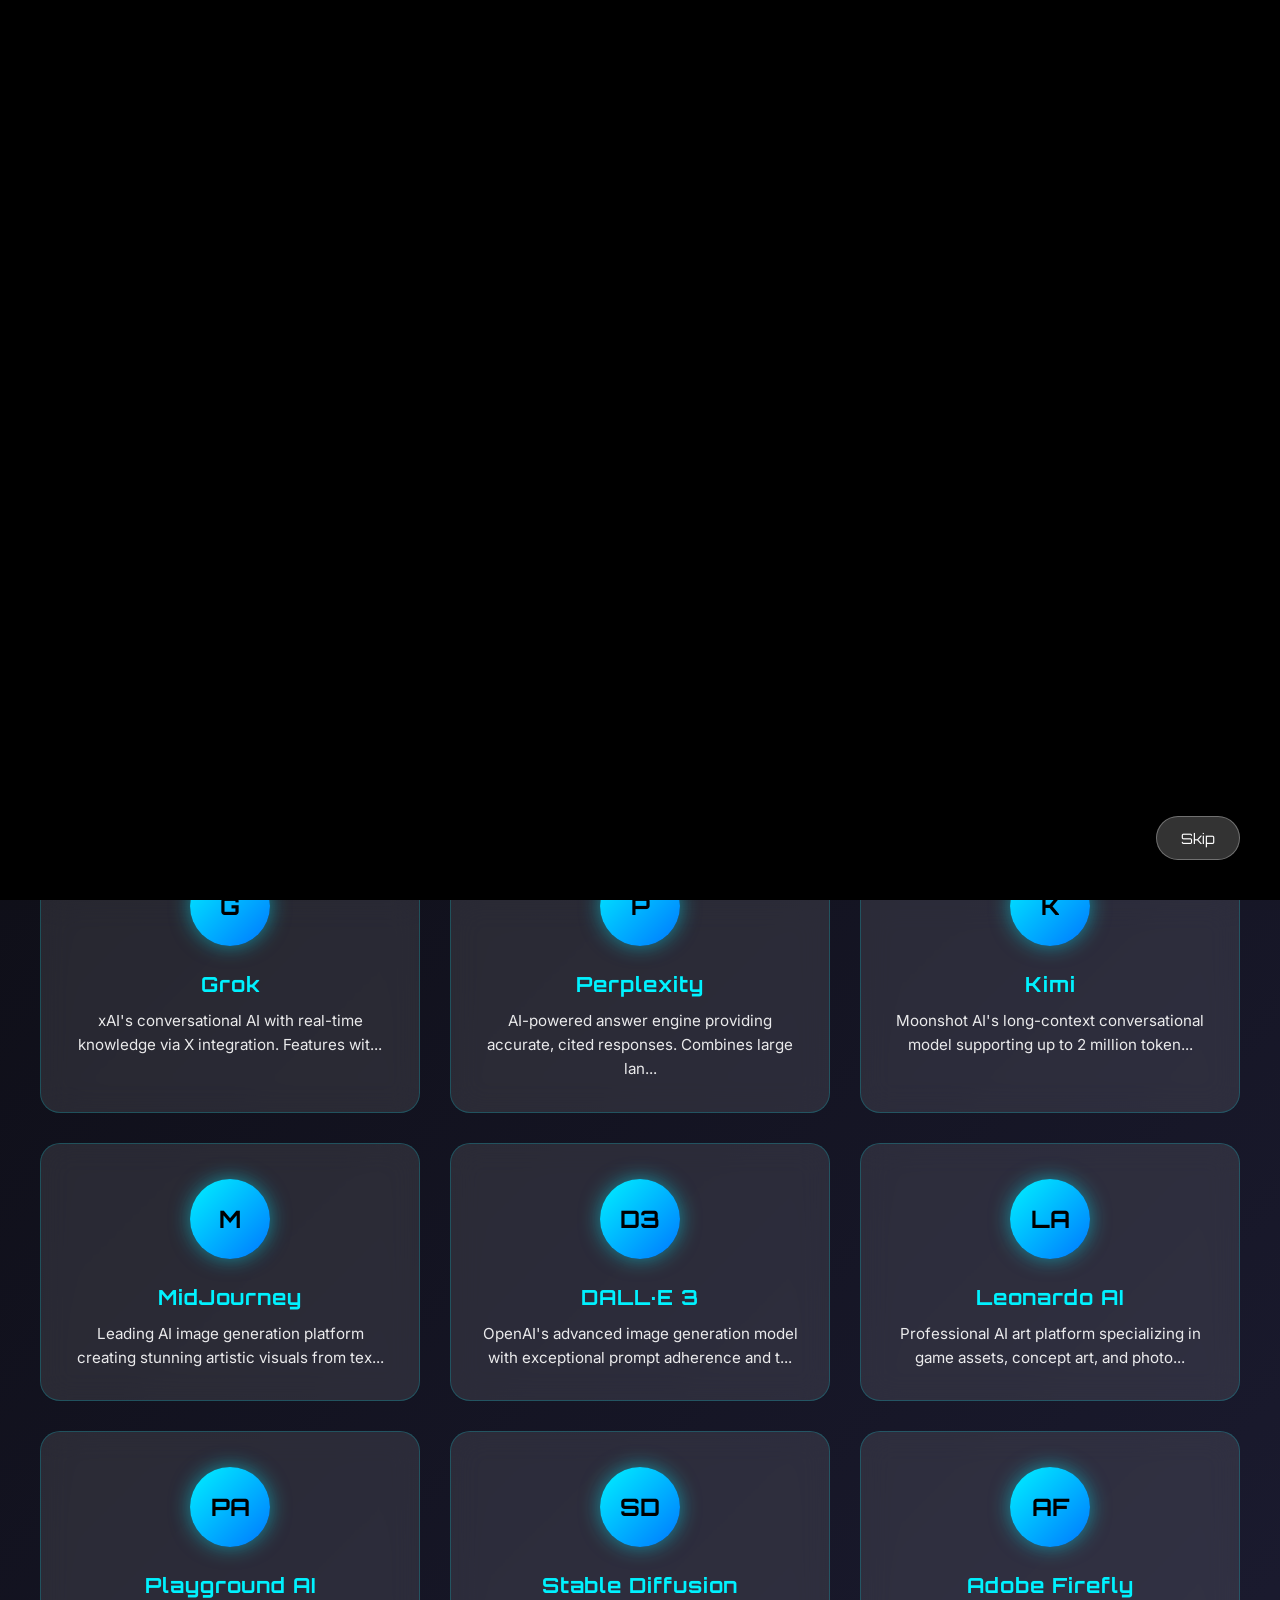
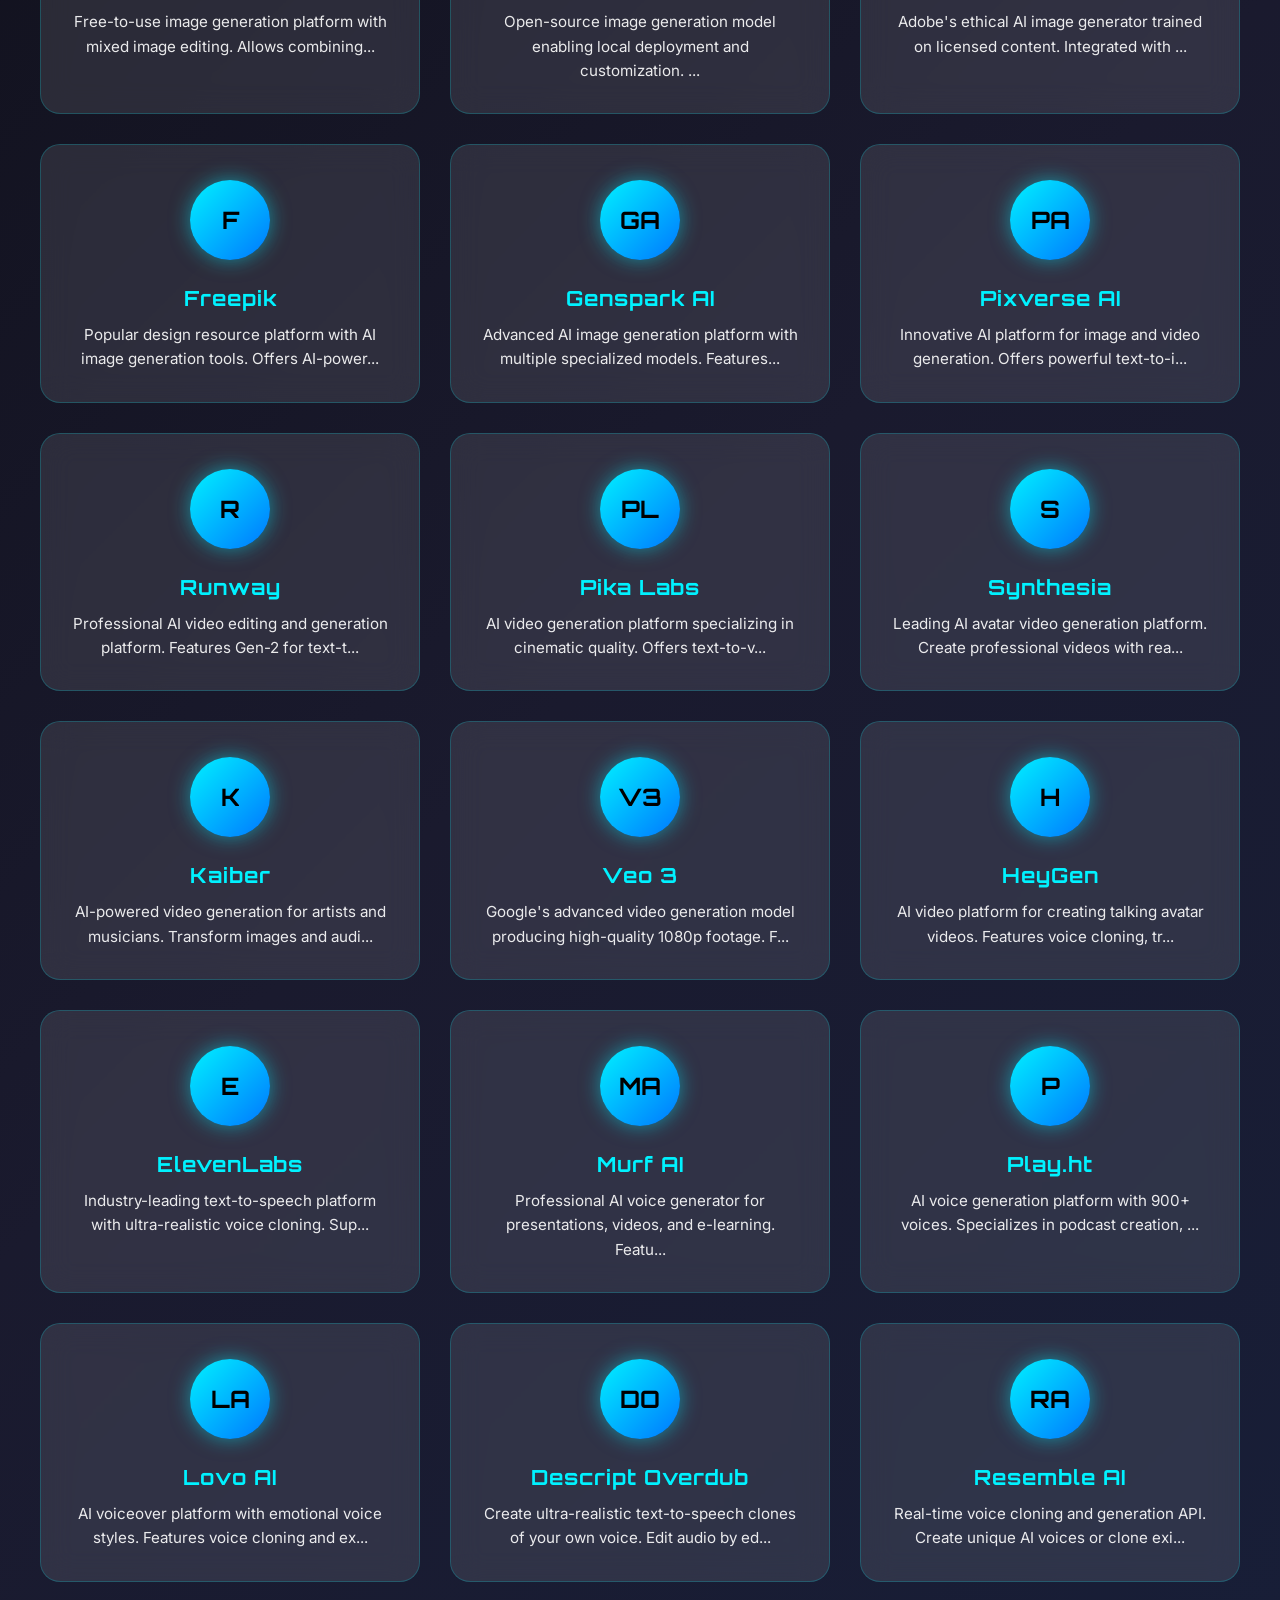
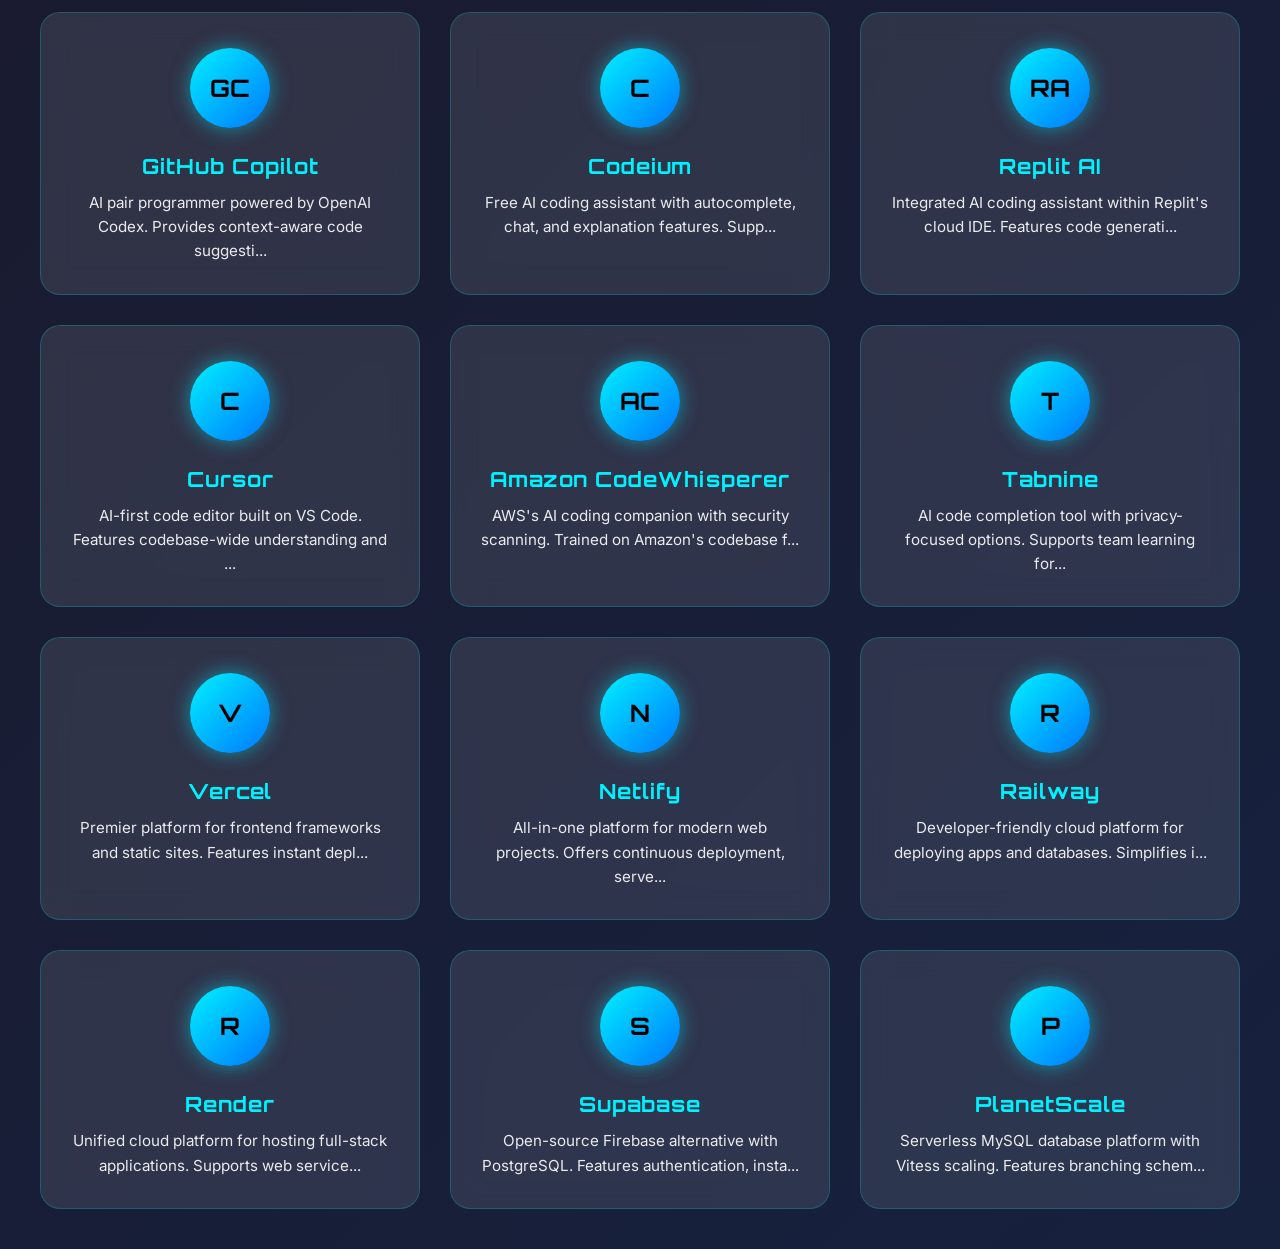
==== index.html @ 9dd6e82e "Add files via upload" ====
<!DOCTYPE html>
<html lang="en">
<head>
    <meta charset="UTF-8">
    <meta name="viewport" content="width=device-width, initial-scale=1.0">
    <title>OviAi - AI Hub</title>
    <link href="https://fonts.googleapis.com/css2?family=Inter:wght@300;400;600&family=Orbitron:wght@700;900&family=Space+Grotesk:wght@400;600;700&display=swap" rel="stylesheet">
    <link rel="stylesheet" href="style.css">
</head>
<body class="dark">
    <!-- Scroll progress bar -->
    <div id="progressBar"></div>

    <!-- Intro Video Overlay -->
    <div id="introOverlay">
        <video id="introVideo" autoplay muted playsinline>
            <source src="assets/intro-video.mp4" type="video/mp4">
        </video>
        <button id="skipIntro">Skip</button>
    </div>

    <!-- Hamburger Menu -->
    <div class="hamburger-menu" id="hamburgerMenu">
        <div class="hamburger-lines">
            <span></span>
            <span></span>
            <span></span>
        </div>
    </div>

    <!-- Sidebar Navigation -->
    <div class="sidebar" id="sidebar">
        <div class="sidebar-content">
            <div class="sidebar-header">
                <h3>Menu</h3>
            </div>
            <nav class="sidebar-nav">
                <a href="index.html" class="sidebar-link">Home</a>
                <a href="about.html" class="sidebar-link">About Us</a>
                <a href="contact.html" class="sidebar-link">Contact Us</a>
                <a href="faq.html" class="sidebar-link">FAQ</a>
            </nav>
            <div class="sidebar-toggle">
                <span>Theme</span>
                <label class="switch">
                    <input type="checkbox" id="sidebarToggleMode">
                    <span class="slider">
                        <span class="moon">🌙</span>
                        <span class="sun">☀️</span>
                    </span>
                </label>
            </div>
        </div>
    </div>

    <!-- Main Content -->
    <div class="main-content" id="mainContent">
        <!-- Header -->
        <header id="mainHeader">
            <div class="header-container">
                <div class="header-aura"></div>
                <h1 class="logo">OviAi</h1>
                <div class="logo-sphere" id="logoSphere">
                    <div class="sphere-ring ring-1"></div>
                    <div class="sphere-ring ring-2"></div>
                    <div class="sphere-ring ring-3"></div>
                    <div class="sphere-core">AI</div>
                </div>
            </div>
        </header>

        <!-- Search Container - Now separate from header, will become sticky -->
        <div class="search-wrapper" id="searchWrapper">
            <div class="search-container" id="searchContainer">
                <input type="text" id="search" placeholder="Search AI platforms...">
                <button id="compareBtn" class="compare-button">Compare AI</button>
            </div>
        </div>

        <!-- AI Comparison Panel -->
        <div class="comparison-panel" id="comparisonPanel">
            <div class="comparison-content">
                <h3>Select AI to Compare</h3>
                <div class="comparison-search">
                    <input type="text" id="compareSearch" placeholder="Search AI tools...">
                </div>
                <div class="comparison-list" id="comparisonList"></div>
                <div class="comparison-actions">
                    <button id="closeCompare" class="close-compare">Close</button>
                    <button id="startCompare" class="start-compare">Compare Selected</button>
                </div>
            </div>
        </div>

        <!-- AI Category Menu -->
        <nav class="ai-menu">
            <button class="ai-category active" data-target="all">All AI</button>
            <button class="ai-category" data-target="conversational">Conversational AI</button>
            <button class="ai-category" data-target="image">Image Generation AI</button>
            <button class="ai-category" data-target="video">Video & Animation AI</button>
            <button class="ai-category" data-target="voice">Voiceover AI</button>
            <button class="ai-category" data-target="coding">Coding AI</button>
            <button class="ai-category" data-target="hosting">Hosting Platforms</button>
        </nav>

        <!-- AI Card Containers -->
        <div id="aiContainers">
            <div class="card-container show-all" id="allContainer"></div>
            <div class="card-container" id="conversationalContainer"></div>
            <div class="card-container" id="imageContainer"></div>
            <div class="card-container" id="videoContainer"></div>
            <div class="card-container" id="voiceContainer"></div>
            <div class="card-container" id="codingContainer"></div>
            <div class="card-container" id="hostingContainer"></div>
        </div>
    </div>

    <!-- Modal Popup -->
    <div class="modal" id="modal">
        <div class="modal-content" id="modalContent">
            <button class="modal-close" id="modalClose">
                <span></span>
                <span></span>
            </button>
            <div class="modal-body"></div>
        </div>
    </div>

    <!-- Fireflies Container -->
    <div class="fireflies-container" id="firefliesContainer"></div>

    <script src="script.js"></script>
</body>
</html>
---- style.css ----
/* ============================================
   OviAi - Complete Stylesheet
   ============================================ */

/* Reset & Global Variables */
:root {
    --primary: #00f2ff;
    --secondary: #0077ff;
    --accent: #ff00e5;
    --dark-bg: #0a0a0f;
    --light-bg: #f0f4f8;
    --glass-dark: rgba(255, 255, 255, 0.1);
    --glass-light: rgba(255, 255, 255, 0.7);
    --text-dark: #ffffff;
    --text-light: #1a1a2e;
    --transition: all 0.4s cubic-bezier(0.4, 0, 0.2, 1);
}

* {
    margin: 0;
    padding: 0;
    box-sizing: border-box;
}

html {
    scroll-behavior: smooth;
}

body {
    font-family: 'Inter', sans-serif;
    min-height: 100vh;
    transition: var(--transition);
    overflow-x: hidden;
    position: relative;
}

body.dark {
    background: linear-gradient(135deg, #0a0a0f 0%, #1a1a2e 50%, #16213e 100%);
    color: var(--text-dark);
}

body.light {
    background: linear-gradient(135deg, #f0f4f8 0%, #e8ecf1 50%, #dde5ed 100%);
    color: var(--text-light);
}

/* Smooth Background Image Transitions */
body::before {
    content: '';
    position: fixed;
    top: 0;
    left: 0;
    width: 100%;
    height: 100%;
    background-size: cover;
    background-position: center;
    background-repeat: no-repeat;
    z-index: -1;
    opacity: 0;
    transition: opacity 1.2s cubic-bezier(0.4, 0, 0.2, 1), 
                filter 1.2s cubic-bezier(0.4, 0, 0.2, 1),
                transform 1.5s cubic-bezier(0.4, 0, 0.2, 1);
    transform: scale(1.05);
}

body.dark::before {
    background-image: url('assets/dark-bg.png');
    opacity: 0.4;
    filter: brightness(0.8) contrast(1.1);
}

body.light::before {
    background-image: url('assets/light-bg.png');
    opacity: 0.5;
    filter: brightness(1.1) contrast(0.95);
}

/* Theme transitioning state */
body.theme-transitioning::before {
    opacity: 0.2;
    transform: scale(1.1);
    filter: blur(10px);
}

/* Scroll Progress Bar */
#progressBar {
    position: fixed;
    top: 0;
    left: 0;
    width: 0%;
    height: 4px;
    z-index: 10000;
    background: linear-gradient(90deg, var(--primary), var(--secondary), var(--accent), var(--primary));
    background-size: 300% 100%;
    animation: gradientShift 3s linear infinite;
    box-shadow: 0 0 10px var(--primary);
}

@keyframes gradientShift {
    0% { background-position: 0% 50%; }
    100% { background-position: 300% 50%; }
}

/* ============================================
   Intro Video Overlay
   ============================================ */
#introOverlay {
    position: fixed;
    top: 0;
    left: 0;
    width: 100%;
    height: 100%;
    display: flex;
    justify-content: center;
    align-items: center;
    z-index: 9999;
    background: #000;
    transition: opacity 0.8s ease, visibility 0.8s ease;
}

#introOverlay.hidden {
    opacity: 0;
    visibility: hidden;
    pointer-events: none;
}

#introVideo {
    width: 100%;
    height: 100%;
    object-fit: cover;
}

#skipIntro {
    position: absolute;
    bottom: 40px;
    right: 40px;
    padding: 12px 24px;
    background: rgba(255, 255, 255, 0.2);
    backdrop-filter: blur(10px);
    border: 1px solid rgba(255, 255, 255, 0.3);
    border-radius: 30px;
    color: white;
    font-family: 'Orbitron', sans-serif;
    font-size: 0.9rem;
    cursor: pointer;
    transition: var(--transition);
    z-index: 10;
}

#skipIntro:hover {
    background: var(--primary);
    color: #000;
    transform: scale(1.05);
}

/* ============================================
   Hamburger Menu
   ============================================ */
.hamburger-menu {
    position: fixed;
    top: 20px;
    right: 20px;
    width: 50px;
    height: 50px;
    z-index: 1001;
    cursor: pointer;
    background: var(--glass-dark);
    backdrop-filter: blur(10px);
    border-radius: 12px;
    display: flex;
    align-items: center;
    justify-content: center;
    transition: var(--transition);
    border: 1px solid rgba(255, 255, 255, 0.1);
}

body.light .hamburger-menu {
    background: var(--glass-light);
    border-color: rgba(0, 0, 0, 0.1);
}

.hamburger-menu:hover {
    transform: scale(1.1);
    box-shadow: 0 0 20px rgba(0, 242, 255, 0.5);
}

.hamburger-lines {
    width: 24px;
    height: 18px;
    position: relative;
}

.hamburger-lines span {
    position: absolute;
    width: 100%;
    height: 2px;
    background: var(--primary);
    border-radius: 2px;
    transition: var(--transition);
    left: 0;
}

.hamburger-lines span:nth-child(1) { top: 0; }
.hamburger-lines span:nth-child(2) { top: 8px; }
.hamburger-lines span:nth-child(3) { top: 16px; }

.hamburger-menu.active .hamburger-lines span:nth-child(1) {
    transform: rotate(45deg);
    top: 8px;
}

.hamburger-menu.active .hamburger-lines span:nth-child(2) {
    opacity: 0;
    transform: translateX(-20px);
}

.hamburger-menu.active .hamburger-lines span:nth-child(3) {
    transform: rotate(-45deg);
    top: 8px;
}

/* ============================================
   Sidebar Navigation
   ============================================ */
.sidebar {
    position: fixed;
    top: 0;
    right: -50%;
    width: 50%;
    height: 100vh;
    background: rgba(10, 10, 15, 0.85);
    backdrop-filter: blur(20px);
    -webkit-backdrop-filter: blur(20px);
    z-index: 1000;
    transition: right 0.5s cubic-bezier(0.4, 0, 0.2, 1);
    border-left: 1px solid rgba(0, 242, 255, 0.2);
    overflow-y: auto;
}

body.light .sidebar {
    background: rgba(240, 244, 248, 0.9);
    border-left-color: rgba(0, 119, 255, 0.2);
}

.sidebar.active {
    right: 0;
}

.sidebar-content {
    padding: 100px 40px 40px;
}

.sidebar-header h3 {
    font-family: 'Orbitron', sans-serif;
    font-size: 2rem;
    color: var(--primary);
    margin-bottom: 30px;
    text-transform: uppercase;
    letter-spacing: 4px;
}

.sidebar-nav {
    display: flex;
    flex-direction: column;
    gap: 15px;
    margin-bottom: 40px;
}

.sidebar-link {
    font-family: 'Space Grotesk', sans-serif;
    font-size: 1.3rem;
    color: var(--text-dark);
    text-decoration: none;
    padding: 15px 20px;
    border-radius: 12px;
    transition: var(--transition);
    position: relative;
    overflow: hidden;
}

body.light .sidebar-link {
    color: var(--text-light);
}

.sidebar-link::before {
    content: '';
    position: absolute;
    left: 0;
    top: 0;
    width: 0;
    height: 100%;
    background: linear-gradient(90deg, var(--primary), transparent);
    transition: width 0.3s ease;
    z-index: -1;
}

.sidebar-link:hover::before {
    width: 100%;
}

.sidebar-link:hover {
    color: var(--primary);
    transform: translateX(10px);
}

.sidebar-toggle {
    display: flex;
    align-items: center;
    justify-content: space-between;
    padding: 20px;
    background: var(--glass-dark);
    border-radius: 12px;
    border: 1px solid rgba(255, 255, 255, 0.1);
}

body.light .sidebar-toggle {
    background: var(--glass-light);
    border-color: rgba(0, 0, 0, 0.1);
}

.sidebar-toggle span {
    font-family: 'Space Grotesk', sans-serif;
    font-size: 1.1rem;
    font-weight: 600;
}

/* Toggle Switch with Moon/Sun */
.switch {
    position: relative;
    width: 60px;
    height: 30px;
}

.switch input {
    display: none;
}

.slider {
    position: absolute;
    cursor: pointer;
    top: 0;
    left: 0;
    right: 0;
    bottom: 0;
    background: #333;
    border-radius: 30px;
    transition: var(--transition);
    overflow: hidden;
}

body.light .slider {
    background: #ddd;
}

.slider::before {
    content: '';
    position: absolute;
    height: 24px;
    width: 24px;
    left: 3px;
    bottom: 3px;
    background: white;
    border-radius: 50%;
    transition: var(--transition);
    z-index: 2;
    box-shadow: 0 2px 5px rgba(0, 0, 0, 0.2);
}

input:checked + .slider::before {
    transform: translateX(30px);
}

.moon, .sun {
    position: absolute;
    top: 50%;
    transform: translateY(-50%);
    font-size: 14px;
    transition: var(--transition);
    z-index: 1;
}

.moon {
    left: 8px;
    opacity: 1;
}

.sun {
    right: 8px;
    opacity: 0.3;
}

input:checked + .slider .moon {
    opacity: 0.3;
}

input:checked + .slider .sun {
    opacity: 1;
}

input:checked + .slider {
    background: var(--secondary);
}

/* ============================================
   Main Content & Header
   ============================================ */
.main-content {
    padding: 20px;
    transition: padding-top 0.8s cubic-bezier(0.4, 0, 0.2, 1);
}

.main-content.header-hidden {
    padding-top: 20px;
}

header {
    text-align: center;
    padding: 60px 20px 40px;
    position: relative;
    transition: all 0.8s cubic-bezier(0.4, 0, 0.2, 1);
    overflow: hidden;
}

header.hidden {
    opacity: 0;
    transform: translateY(-100%);
    pointer-events: none;
    height: 0;
    padding: 0;
    margin: 0;
}

.header-container {
    position: relative;
    display: inline-block;
}

/* Header Aura */
.header-aura {
    position: absolute;
    top: 50%;
    left: 50%;
    transform: translate(-50%, -50%);
    width: 400px;
    height: 200px;
    border-radius: 50%;
    background: radial-gradient(circle, rgba(0, 242, 255, 0.4), transparent 70%);
    filter: blur(60px);
    animation: auraPulse 3s ease-in-out infinite alternate;
    z-index: 0;
}

@keyframes auraPulse {
    0% { transform: translate(-50%, -50%) scale(1); opacity: 0.6; }
    50% { transform: translate(-50%, -50%) scale(1.3); opacity: 0.8; }
    100% { transform: translate(-50%, -50%) scale(1); opacity: 0.6; }
}

/* Logo */
.logo {
    font-family: 'Orbitron', sans-serif;
    font-size: 8rem;
    font-weight: 900;
    letter-spacing: 15px;
    text-transform: uppercase;
    background: linear-gradient(90deg, var(--primary), var(--secondary), var(--accent), var(--primary));
    background-size: 300%;
    -webkit-background-clip: text;
    background-clip: text;
    color: transparent;
    animation: headerGlowMove 4s linear infinite, textPulse 2s ease-in-out infinite alternate;
    position: relative;
    z-index: 10;
    text-shadow: 0 0 30px rgba(0, 242, 255, 0.5);
    display: inline-block;
}

@keyframes headerGlowMove {
    0% { background-position: 0%; }
    100% { background-position: 300%; }
}

@keyframes textPulse {
    0% { filter: brightness(1) drop-shadow(0 0 20px var(--primary)); }
    100% { filter: brightness(1.3) drop-shadow(0 0 40px var(--primary)); }
}

.logo::after {
    content: '';
    position: absolute;
    top: 0;
    left: -100%;
    width: 100%;
    height: 100%;
    background: linear-gradient(120deg, transparent, rgba(255, 255, 255, 0.8), transparent);
    transform: skewX(-20deg);
    animation: sweep 3s infinite;
}

@keyframes sweep {
    0% { left: -100%; }
    100% { left: 100%; }
}

/* 3D Logo Sphere */
.logo-sphere {
    position: absolute;
    top: 50%;
    right: -120px;
    transform: translateY(-50%);
    width: 100px;
    height: 100px;
    perspective: 1000px;
}

.sphere-ring {
    position: absolute;
    width: 100%;
    height: 100%;
    border: 2px solid var(--primary);
    border-radius: 50%;
    animation: sphereRotate 10s linear infinite;
    box-shadow: 0 0 20px var(--primary), inset 0 0 20px rgba(0, 242, 255, 0.2);
}

.ring-1 { animation-delay: 0s; transform: rotateX(0deg); }
.ring-2 { animation-delay: -3.33s; transform: rotateY(60deg); }
.ring-3 { animation-delay: -6.66s; transform: rotateZ(60deg); }

@keyframes sphereRotate {
    0% { transform: rotateX(0deg) rotateY(0deg) rotateZ(0deg); }
    100% { transform: rotateX(360deg) rotateY(360deg) rotateZ(360deg); }
}

.sphere-core {
    position: absolute;
    top: 50%;
    left: 50%;
    transform: translate(-50%, -50%);
    font-family: 'Orbitron', sans-serif;
    font-size: 1.5rem;
    font-weight: 700;
    color: var(--primary);
    text-shadow: 0 0 20px var(--primary);
    animation: corePulse 2s ease-in-out infinite alternate;
}

@keyframes corePulse {
    0% { transform: translate(-50%, -50%) scale(1); }
    100% { transform: translate(-50%, -50%) scale(1.2); }
}

/* ============================================
   Search Wrapper & Container - Scroll Hide/Show Animation
   ============================================ */
.search-wrapper {
    width: 100%;
    display: flex;
    justify-content: center;
    padding: 30px 20px;
    transition: all 0.6s cubic-bezier(0.4, 0, 0.2, 1);
    z-index: 998;
    position: relative;
}

/* Hidden state when scrolling down */
.search-wrapper.hidden {
    opacity: 0;
    transform: translateY(-100%) scale(0.9);
    pointer-events: none;
    visibility: hidden;
}

/* Visible state when at top */
.search-wrapper.visible {
    opacity: 1;
    transform: translateY(0) scale(1);
    pointer-events: all;
    visibility: visible;
}

/* Slide down animation */
@keyframes slideDownFade {
    0% {
        opacity: 0;
        transform: translateY(-30px) scale(0.95);
    }
    60% {
        transform: translateY(5px) scale(1.02);
    }
    100% {
        opacity: 1;
        transform: translateY(0) scale(1);
    }
}

.search-wrapper.animating-in {
    animation: slideDownFade 0.5s cubic-bezier(0.34, 1.56, 0.64, 1) forwards;
}

/* Slide up animation */
@keyframes slideUpFade {
    0% {
        opacity: 1;
        transform: translateY(0) scale(1);
    }
    40% {
        transform: translateY(-10px) scale(0.98);
    }
    100% {
        opacity: 0;
        transform: translateY(-40px) scale(0.9);
        visibility: hidden;
    }
}

.search-wrapper.animating-out {
    animation: slideUpFade 0.4s cubic-bezier(0.4, 0, 0.2, 1) forwards;
}

.search-container {
    display: flex;
    justify-content: center;
    align-items: center;
    gap: 15px;
    flex-wrap: wrap;
    transition: all 0.8s cubic-bezier(0.4, 0, 0.2, 1);
}

#search {
    padding: 16px 28px;
    border-radius: 50px;
    border: 2px solid rgba(0, 242, 255, 0.3);
    width: 400px;
    max-width: 90%;
    background: var(--glass-dark);
    backdrop-filter: blur(10px);
    color: var(--text-dark);
    font-size: 1rem;
    font-family: 'Space Grotesk', sans-serif;
    transition: var(--transition);
    outline: none;
}

body.light #search {
    background: var(--glass-light);
    color: var(--text-light);
    border-color: rgba(0, 119, 255, 0.3);
}

#search:focus {
    border-color: var(--primary);
    box-shadow: 0 0 30px rgba(0, 242, 255, 0.3);
    transform: scale(1.02);
}

.compare-button {
    padding: 16px 28px;
    border-radius: 50px;
    border: none;
    background: linear-gradient(135deg, var(--primary), var(--secondary));
    color: #000;
    font-family: 'Orbitron', sans-serif;
    font-weight: 700;
    font-size: 0.9rem;
    cursor: pointer;
    transition: var(--transition);
    text-transform: uppercase;
    letter-spacing: 2px;
    position: relative;
    overflow: hidden;
}

.compare-button::before {
    content: '';
    position: absolute;
    top: 0;
    left: -100%;
    width: 100%;
    height: 100%;
    background: linear-gradient(90deg, transparent, rgba(255, 255, 255, 0.4), transparent);
    transition: left 0.5s ease;
}

.compare-button:hover::before {
    left: 100%;
}

.compare-button:hover {
    transform: translateY(-3px);
    box-shadow: 0 10px 30px rgba(0, 242, 255, 0.4);
}

/* ============================================
   Comparison Panel
   ============================================ */
.comparison-panel {
    position: fixed;
    top: 0;
    left: 0;
    width: 100%;
    height: 100%;
    background: rgba(0, 0, 0, 0.8);
    backdrop-filter: blur(10px);
    z-index: 2000;
    display: none;
    align-items: center;
    justify-content: center;
    opacity: 0;
    transition: opacity 0.3s ease;
}

.comparison-panel.active {
    display: flex;
    opacity: 1;
}

.comparison-content {
    background: var(--glass-dark);
    backdrop-filter: blur(20px);
    border: 1px solid rgba(0, 242, 255, 0.3);
    border-radius: 20px;
    padding: 40px;
    width: 90%;
    max-width: 600px;
    max-height: 80vh;
    overflow-y: auto;
    transform: translateY(-50px);
    transition: transform 0.4s cubic-bezier(0.34, 1.56, 0.64, 1);
}

.comparison-panel.active .comparison-content {
    transform: translateY(0);
}

body.light .comparison-content {
    background: var(--glass-light);
    border-color: rgba(0, 119, 255, 0.3);
}

.comparison-content h3 {
    font-family: 'Orbitron', sans-serif;
    font-size: 1.5rem;
    color: var(--primary);
    margin-bottom: 20px;
    text-align: center;
}

.comparison-search {
    margin-bottom: 20px;
}

#compareSearch {
    width: 100%;
    padding: 12px 20px;
    border-radius: 30px;
    border: 1px solid rgba(0, 242, 255, 0.3);
    background: rgba(0, 0, 0, 0.3);
    color: var(--text-dark);
    font-family: 'Space Grotesk', sans-serif;
    outline: none;
}

body.light #compareSearch {
    background: rgba(255, 255, 255, 0.5);
    color: var(--text-light);
}

.comparison-list {
    display: grid;
    grid-template-columns: repeat(auto-fill, minmax(150px, 1fr));
    gap: 10px;
    margin-bottom: 20px;
    max-height: 300px;
    overflow-y: auto;
}

.compare-item {
    padding: 12px;
    background: rgba(0, 242, 255, 0.1);
    border: 1px solid rgba(0, 242, 255, 0.2);
    border-radius: 10px;
    cursor: pointer;
    transition: var(--transition);
    text-align: center;
    font-size: 0.9rem;
}

.compare-item:hover,
.compare-item.selected {
    background: rgba(0, 242, 255, 0.3);
    border-color: var(--primary);
    transform: scale(1.05);
}

.compare-item.selected {
    box-shadow: 0 0 15px rgba(0, 242, 255, 0.5);
}

.comparison-actions {
    display: flex;
    gap: 15px;
    justify-content: center;
}

.close-compare,
.start-compare {
    padding: 12px 24px;
    border-radius: 25px;
    border: none;
    font-family: 'Orbitron', sans-serif;
    font-size: 0.85rem;
    cursor: pointer;
    transition: var(--transition);
    text-transform: uppercase;
}

.close-compare {
    background: rgba(255, 255, 255, 0.1);
    color: var(--text-dark);
    border: 1px solid rgba(255, 255, 255, 0.2);
}

.start-compare {
    background: linear-gradient(135deg, var(--primary), var(--secondary));
    color: #000;
}

/* ============================================
   AI Menu
   ============================================ */
.ai-menu {
    display: flex;
    justify-content: center;
    gap: 12px;
    margin: 40px 0;
    flex-wrap: wrap;
    padding: 0 20px;
    transition: margin-top 0.6s ease;
}

.ai-category {
    padding: 12px 24px;
    border-radius: 30px;
    border: 1px solid rgba(0, 242, 255, 0.3);
    background: var(--glass-dark);
    backdrop-filter: blur(10px);
    color: var(--text-dark);
    font-family: 'Space Grotesk', sans-serif;
    font-weight: 600;
    font-size: 0.9rem;
    cursor: pointer;
    transition: var(--transition);
    position: relative;
    overflow: hidden;
}

body.light .ai-category {
    background: var(--glass-light);
    color: var(--text-light);
    border-color: rgba(0, 119, 255, 0.3);
}

.ai-category::before {
    content: '';
    position: absolute;
    top: 0;
    left: -100%;
    width: 100%;
    height: 100%;
    background: linear-gradient(90deg, transparent, rgba(0, 242, 255, 0.4), transparent);
    transition: left 0.5s ease;
}

.ai-category:hover::before {
    left: 100%;
}

.ai-category:hover,
.ai-category.active {
    background: linear-gradient(135deg, var(--primary), var(--secondary));
    color: #000;
    border-color: transparent;
    transform: translateY(-3px);
    box-shadow: 0 10px 30px rgba(0, 242, 255, 0.3);
}

/* ============================================
   Card Containers
   ============================================ */
.card-container {
    display: none;
    grid-template-columns: repeat(auto-fill, minmax(280px, 1fr));
    gap: 30px;
    padding: 20px;
    max-width: 1400px;
    margin: 0 auto;
}

.card-container.show-all,
.card-container.active {
    display: grid;
}

/* ============================================
   Cards with Logo Fallback
   ============================================ */
.card {
    background: var(--glass-dark);
    backdrop-filter: blur(15px);
    border: 1px solid rgba(0, 242, 255, 0.2);
    border-radius: 20px;
    padding: 30px;
    text-align: center;
    cursor: pointer;
    transition: var(--transition);
    transform-style: preserve-3d;
    position: relative;
    overflow: hidden;
}

body.light .card {
    background: var(--glass-light);
    border-color: rgba(0, 119, 255, 0.2);
}

.card::before {
    content: '';
    position: absolute;
    top: -50%;
    left: -50%;
    width: 200%;
    height: 200%;
    background: radial-gradient(circle, rgba(0, 242, 255, 0.1), transparent 70%);
    opacity: 0;
    transition: opacity 0.3s ease;
    pointer-events: none;
}

.card:hover::before {
    opacity: 1;
}

.card:hover {
    transform: perspective(1000px) rotateY(6deg) rotateX(5deg) scale(1.03);
    box-shadow: 0 25px 50px rgba(0, 0, 0, 0.4), 0 0 30px rgba(0, 242, 255, 0.2);
    border-color: var(--primary);
}

/* Logo Container */
.logo-container {
    width: 90px;
    height: 90px;
    margin: 0 auto 20px;
    position: relative;
    display: flex;
    align-items: center;
    justify-content: center;
}

.card img {
    width: 100%;
    height: 100%;
    object-fit: contain;
    filter: grayscale(100%);
    transition: var(--transition);
    animation: floatLogo 4s ease-in-out infinite;
}

.card:hover img {
    filter: grayscale(0%);
    transform: scale(1.2) rotate(10deg);
    animation: none;
}

/* Logo Fallback */
.logo-fallback {
    position: absolute;
    width: 80px;
    height: 80px;
    background: linear-gradient(135deg, var(--primary), var(--secondary));
    border-radius: 50%;
    display: flex;
    align-items: center;
    justify-content: center;
    font-family: 'Orbitron', sans-serif;
    font-size: 1.5rem;
    font-weight: 700;
    color: #000;
    box-shadow: 0 0 20px rgba(0, 242, 255, 0.5);
}

@keyframes floatLogo {
    0%, 100% { transform: translateY(0); }
    50% { transform: translateY(-10px); }
}

.card h3 {
    font-family: 'Orbitron', sans-serif;
    font-size: 1.3rem;
    margin-bottom: 12px;
    color: var(--primary);
    letter-spacing: 1px;
}

.card p {
    font-size: 0.95rem;
    line-height: 1.6;
    opacity: 0.9;
}

/* Reveal Animation */
.reveal {
    opacity: 0;
    transform: translateY(30px);
    transition: all 0.6s ease;
}

.reveal.active {
    opacity: 1;
    transform: translateY(0);
}

/* ============================================
   Modal with Logo Fallback
   ============================================ */
.modal {
    position: fixed;
    top: 0;
    left: 0;
    width: 100%;
    height: 100%;
    background: rgba(0, 0, 0, 0.6);
    backdrop-filter: blur(15px);
    display: none;
    align-items: center;
    justify-content: center;
    z-index: 3000;
    opacity: 0;
    transition: opacity 0.3s ease;
}

.modal.active {
    display: flex;
    opacity: 1;
}

.modal-content {
    background: var(--glass-dark);
    backdrop-filter: blur(25px);
    border: 1px solid rgba(0, 242, 255, 0.3);
    border-radius: 24px;
    padding: 50px;
    max-width: 600px;
    width: 90%;
    max-height: 80vh;
    overflow-y: auto;
    position: relative;
    transform: scale(0.9);
    transition: transform 0.3s cubic-bezier(0.34, 1.56, 0.64, 1);
}

.modal.active .modal-content {
    transform: scale(1);
}

body.light .modal-content {
    background: var(--glass-light);
    border-color: rgba(0, 119, 255, 0.3);
}

.modal-close {
    position: absolute;
    top: 20px;
    right: 20px;
    width: 40px;
    height: 40px;
    background: rgba(255, 255, 255, 0.1);
    border: 1px solid rgba(0, 242, 255, 0.3);
    border-radius: 50%;
    cursor: pointer;
    display: flex;
    align-items: center;
    justify-content: center;
    transition: var(--transition);
    overflow: hidden;
}

.modal-close:hover {
    background: var(--primary);
    transform: rotate(90deg);
}

.modal-close span {
    position: absolute;
    width: 20px;
    height: 2px;
    background: var(--text-dark);
    transition: var(--transition);
}

.modal-close span:nth-child(1) { transform: rotate(45deg); }
.modal-close span:nth-child(2) { transform: rotate(-45deg); }

.modal-close:hover span {
    background: #000;
}

.modal-body h2 {
    font-family: 'Orbitron', sans-serif;
    font-size: 2rem;
    color: var(--primary);
    margin-bottom: 20px;
    text-align: center;
}

/* Modal Logo Container */
.modal-logo-container {
    width: 120px;
    height: 120px;
    margin: 20px auto;
    position: relative;
    display: flex;
    align-items: center;
    justify-content: center;
}

.modal-logo-container img {
    width: 100%;
    height: 100%;
    object-fit: contain;
}

.modal-logo-fallback {
    position: absolute;
    width: 100px;
    height: 100px;
    background: linear-gradient(135deg, var(--primary), var(--secondary));
    border-radius: 50%;
    display: flex;
    align-items: center;
    justify-content: center;
    font-family: 'Orbitron', sans-serif;
    font-size: 2rem;
    font-weight: 700;
    color: #000;
    box-shadow: 0 0 30px rgba(0, 242, 255, 0.5);
}

.modal-body p {
    font-size: 1.1rem;
    line-height: 1.8;
    margin-bottom: 25px;
    text-align: center;
}

.modal-links {
    display: flex;
    flex-wrap: wrap;
    gap: 15px;
    justify-content: center;
    margin-top: 20px;
}

.modal-link {
    padding: 12px 24px;
    background: linear-gradient(135deg, var(--primary), var(--secondary));
    color: #000;
    text-decoration: none;
    border-radius: 25px;
    font-family: 'Orbitron', sans-serif;
    font-weight: 600;
    font-size: 0.85rem;
    transition: var(--transition);
    display: inline-flex;
    align-items: center;
    gap: 8px;
}

.modal-link:hover {
    transform: translateY(-3px);
    box-shadow: 0 10px 25px rgba(0, 242, 255, 0.4);
}

/* ============================================
   Fireflies Animation
   ============================================ */
.fireflies-container {
    position: fixed;
    top: 0;
    left: 0;
    width: 100%;
    height: 100%;
    pointer-events: none;
    z-index: 0;
    overflow: hidden;
}

.firefly {
    position: absolute;
    width: 4px;
    height: 4px;
    background: var(--primary);
    border-radius: 50%;
    box-shadow: 0 0 10px var(--primary), 0 0 20px var(--primary);
    animation: fireflyFloat 15s infinite ease-in-out;
    opacity: 0;
}

body.light .firefly {
    display: none;
}

@keyframes fireflyFloat {
    0%, 100% {
        opacity: 0;
        transform: translate(0, 0) scale(0);
    }
    10% {
        opacity: 1;
    }
    90% {
        opacity: 1;
    }
    100% {
        opacity: 0;
        transform: translate(var(--moveX), var(--moveY)) scale(1);
    }
}

/* ============================================
   Page Content (About, Contact, FAQ)
   ============================================ */
.page-content {
    min-height: 100vh;
    padding: 100px 20px 40px;
    display: flex;
    justify-content: center;
    align-items: flex-start;
}

.glass-container {
    background: var(--glass-dark);
    backdrop-filter: blur(20px);
    border: 1px solid rgba(0, 242, 255, 0.2);
    border-radius: 30px;
    padding: 50px;
    max-width: 900px;
    width: 100%;
    position: relative;
    overflow: hidden;
}

body.light .glass-container {
    background: var(--glass-light);
    border-color: rgba(0, 119, 255, 0.2);
}

.page-title {
    font-family: 'Orbitron', sans-serif;
    font-size: 3.5rem;
    text-align: center;
    margin-bottom: 40px;
    background: linear-gradient(90deg, var(--primary), var(--secondary));
    -webkit-background-clip: text;
    background-clip: text;
    color: transparent;
    text-transform: uppercase;
    letter-spacing: 8px;
    position: relative;
}

.page-title::after {
    content: '';
    position: absolute;
    bottom: -10px;
    left: 50%;
    transform: translateX(-50%);
    width: 100px;
    height: 3px;
    background: linear-gradient(90deg, transparent, var(--primary), transparent);
}

/* About Section */
.about-section {
    display: flex;
    flex-direction: column;
    gap: 25px;
}

.about-card {
    background: rgba(0, 242, 255, 0.05);
    border: 1px solid rgba(0, 242, 255, 0.15);
    border-radius: 15px;
    padding: 30px;
    transition: var(--transition);
}

body.light .about-card {
    background: rgba(0, 119, 255, 0.05);
    border-color: rgba(0, 119, 255, 0.15);
}

.about-card:hover {
    transform: translateX(10px);
    border-color: var(--primary);
    box-shadow: 0 10px 30px rgba(0, 242, 255, 0.1);
}

.about-card h2 {
    font-family: 'Orbitron', sans-serif;
    font-size: 1.5rem;
    color: var(--primary);
    margin-bottom: 15px;
    letter-spacing: 2px;
}

.about-card p {
    font-size: 1.05rem;
    line-height: 1.8;
    opacity: 0.95;
}

/* Contact Section */
.contact-section {
    text-align: center;
}

.contact-intro {
    font-size: 1.2rem;
    line-height: 1.8;
    margin-bottom: 40px;
    opacity: 0.9;
}

.contact-cards {
    display: grid;
    grid-template-columns: repeat(auto-fit, minmax(280px, 1fr));
    gap: 30px;
    margin-bottom: 40px;
}

.contact-card {
    background: rgba(0, 242, 255, 0.05);
    border: 1px solid rgba(0, 242, 255, 0.2);
    border-radius: 20px;
    padding: 40px 30px;
    cursor: pointer;
    transition: var(--transition);
    position: relative;
    overflow: hidden;
}

body.light .contact-card {
    background: rgba(0, 119, 255, 0.05);
    border-color: rgba(0, 119, 255, 0.2);
}

.contact-card::before {
    content: '';
    position: absolute;
    top: 0;
    left: -100%;
    width: 100%;
    height: 100%;
    background: linear-gradient(90deg, transparent, rgba(0, 242, 255, 0.2), transparent);
    transition: left 0.5s ease;
}

.contact-card:hover::before {
    left: 100%;
}

.contact-card:hover {
    transform: translateY(-10px);
    border-color: var(--primary);
    box-shadow: 0 20px 40px rgba(0, 242, 255, 0.2);
}

.contact-icon {
    width: 70px;
    height: 70px;
    margin: 0 auto 20px;
    background: linear-gradient(135deg, var(--primary), var(--secondary));
    border-radius: 50%;
    display: flex;
    align-items: center;
    justify-content: center;
    transition: var(--transition);
}

.contact-icon svg {
    width: 35px;
    height: 35px;
    fill: #000;
}

.contact-card:hover .contact-icon {
    transform: scale(1.1) rotate(10deg);
    box-shadow: 0 0 30px rgba(0, 242, 255, 0.5);
}

.contact-card h3 {
    font-family: 'Orbitron', sans-serif;
    font-size: 1.4rem;
    margin-bottom: 10px;
    color: var(--primary);
}

.contact-detail {
    font-size: 1.2rem;
    font-weight: 600;
    margin-bottom: 15px;
    opacity: 0.9;
}

.contact-desc {
    font-size: 0.95rem;
    line-height: 1.6;
    opacity: 0.8;
}

.contact-info {
    background: rgba(0, 242, 255, 0.05);
    border-radius: 15px;
    padding: 30px;
    margin-top: 20px;
}

.contact-info h3 {
    font-family: 'Orbitron', sans-serif;
    font-size: 1.5rem;
    margin-bottom: 15px;
    color: var(--primary);
}

.contact-info p {
    font-size: 1.05rem;
    line-height: 1.8;
}

/* FAQ Section */
.faq-section {
    margin-bottom: 50px;
}

.faq-item {
    margin-bottom: 15px;
    border-radius: 15px;
    overflow: hidden;
    background: rgba(0, 242, 255, 0.05);
    border: 1px solid rgba(0, 242, 255, 0.15);
    transition: var(--transition);
}

body.light .faq-item {
    background: rgba(0, 119, 255, 0.05);
    border-color: rgba(0, 119, 255, 0.15);
}

.faq-item:hover {
    border-color: var(--primary);
}

.faq-question {
    width: 100%;
    padding: 25px 30px;
    background: transparent;
    border: none;
    color: var(--text-dark);
    font-family: 'Space Grotesk', sans-serif;
    font-size: 1.1rem;
    font-weight: 600;
    text-align: left;
    cursor: pointer;
    display: flex;
    justify-content: space-between;
    align-items: center;
    transition: var(--transition);
}

body.light .faq-question {
    color: var(--text-light);
}

.faq-question:hover {
    color: var(--primary);
}

.faq-icon {
    font-size: 1.5rem;
    transition: transform 0.3s ease;
    color: var(--primary);
}

.faq-item.active .faq-icon {
    transform: rotate(45deg);
}

.faq-answer {
    max-height: 0;
    overflow: hidden;
    transition: max-height 0.4s ease, padding 0.4s ease;
    padding: 0 30px;
}

.faq-item.active .faq-answer {
    max-height: 500px;
    padding: 0 30px 25px;
}

.faq-answer p {
    font-size: 1rem;
    line-height: 1.8;
    opacity: 0.9;
}

/* AI Info Section */
.ai-info-section {
    margin-top: 50px;
}

.section-title {
    font-family: 'Orbitron', sans-serif;
    font-size: 2rem;
    text-align: center;
    margin-bottom: 30px;
    color: var(--primary);
    letter-spacing: 4px;
}

.info-card {
    background: rgba(0, 242, 255, 0.05);
    border: 1px solid rgba(0, 242, 255, 0.15);
    border-radius: 15px;
    padding: 30px;
    margin-bottom: 20px;
    transition: var(--transition);
}

body.light .info-card {
    background: rgba(0, 119, 255, 0.05);
    border-color: rgba(0, 119, 255, 0.15);
}

.info-card:hover {
    transform: translateX(10px);
    border-color: var(--primary);
}

.info-card h3 {
    font-family: 'Orbitron', sans-serif;
    font-size: 1.3rem;
    color: var(--primary);
    margin-bottom: 15px;
    letter-spacing: 2px;
}

.info-card p {
    font-size: 1rem;
    line-height: 1.9;
    opacity: 0.95;
}

/* Back Button */
.back-button {
    display: block;
    margin: 40px auto 0;
    padding: 15px 35px;
    background: linear-gradient(135deg, var(--primary), var(--secondary));
    border: none;
    border-radius: 30px;
    color: #000;
    font-family: 'Orbitron', sans-serif;
    font-weight: 700;
    font-size: 0.95rem;
    cursor: pointer;
    transition: var(--transition);
    text-transform: uppercase;
    letter-spacing: 2px;
    position: relative;
    overflow: hidden;
}

.back-button::before {
    content: '';
    position: absolute;
    top: 0;
    left: -100%;
    width: 100%;
    height: 100%;
    background: linear-gradient(90deg, transparent, rgba(255, 255, 255, 0.4), transparent);
    transition: left 0.5s ease;
}

.back-button:hover::before {
    left: 100%;
}

.back-button:hover {
    transform: translateY(-3px);
    box-shadow: 0 15px 35px rgba(0, 242, 255, 0.4);
}

/* ============================================
   Responsive Design
   ============================================ */
@media (max-width: 1024px) {
    .logo {
        font-size: 6rem;
        letter-spacing: 10px;
    }

    .logo-sphere {
        display: none;
    }

    .sidebar {
        width: 70%;
        right: -70%;
    }
}

@media (max-width: 768px) {
    .logo {
        font-size: 4rem;
        letter-spacing: 6px;
    }

    .header-aura {
        width: 300px;
        height: 150px;
    }

    .sidebar {
        width: 85%;
        right: -85%;
    }

    .ai-menu {
        gap: 8px;
    }

    .ai-category {
        padding: 10px 18px;
        font-size: 0.8rem;
    }

    .card-container {
        grid-template-columns: repeat(auto-fill, minmax(240px, 1fr));
        gap: 20px;
    }

    .page-title {
        font-size: 2.5rem;
    }

    .glass-container {
        padding: 30px 20px;
    }

    #search {
        width: 100%;
    }

    .search-container {
        flex-direction: column;
        width: 100%;
        padding: 0 20px;
    }
}

@media (max-width: 480px) {
    .logo {
        font-size: 3rem;
        letter-spacing: 4px;
    }

    .card-container {
        grid-template-columns: 1fr;
    }

    .comparison-content {
        padding: 25px;
    }

    .contact-cards {
        grid-template-columns: 1fr;
    }
}

/* ============================================
   Animations
   ============================================ */
@keyframes fadeIn {
    from { opacity: 0; transform: translateY(20px); }
    to { opacity: 1; transform: translateY(0); }
}

.animate-fade-in {
    animation: fadeIn 0.6s ease forwards;
}
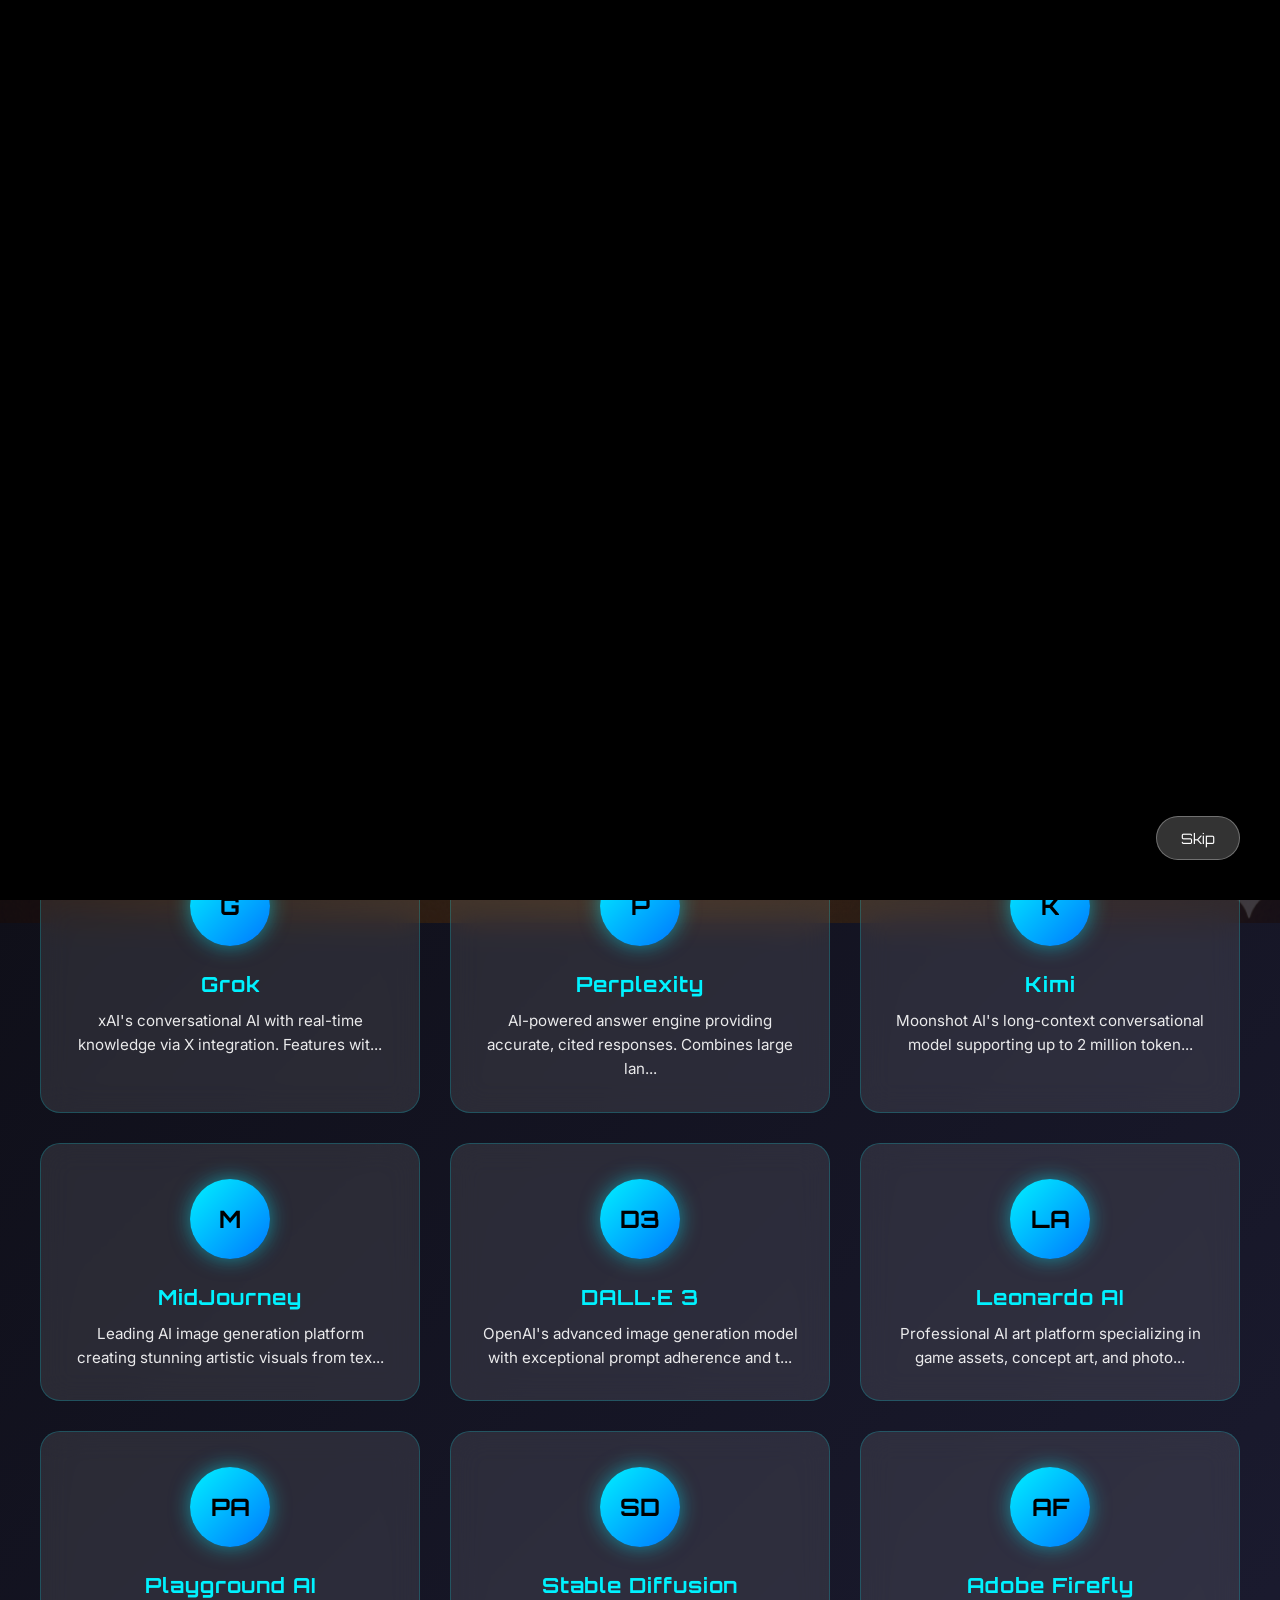
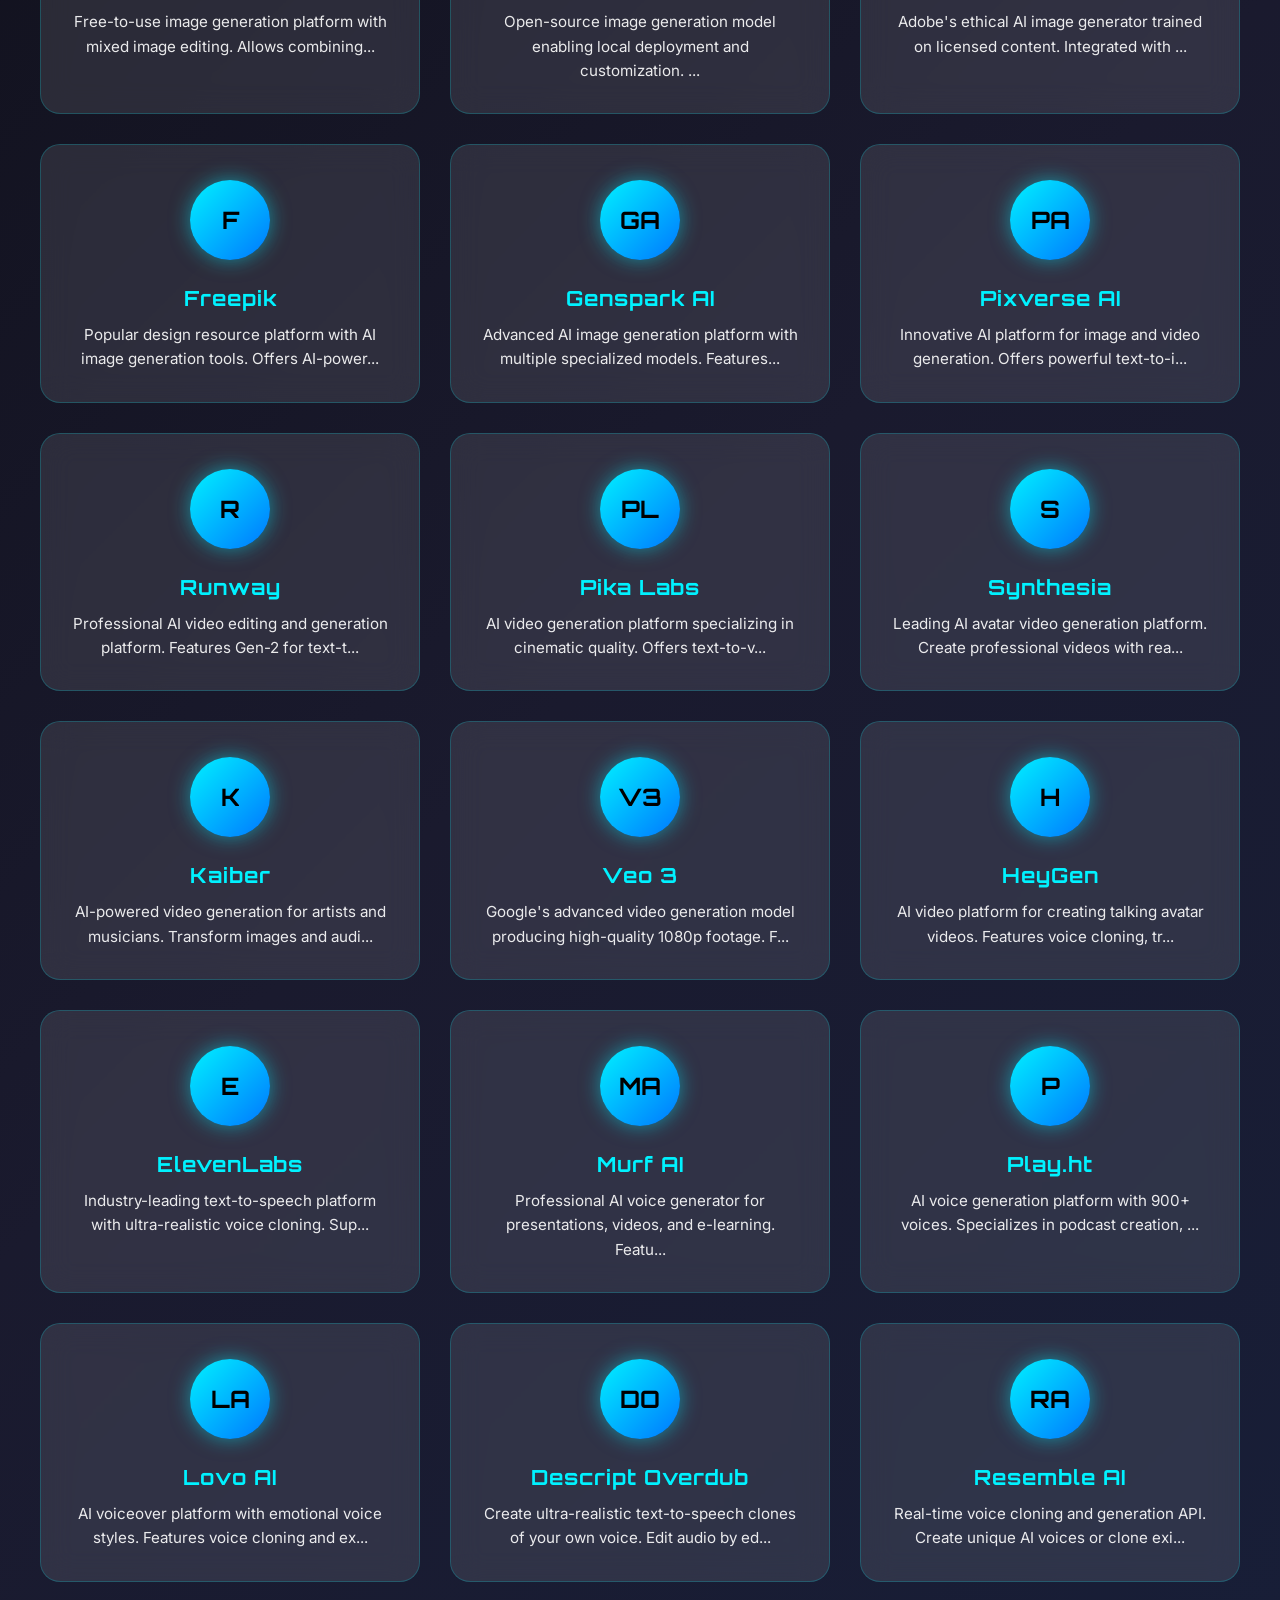
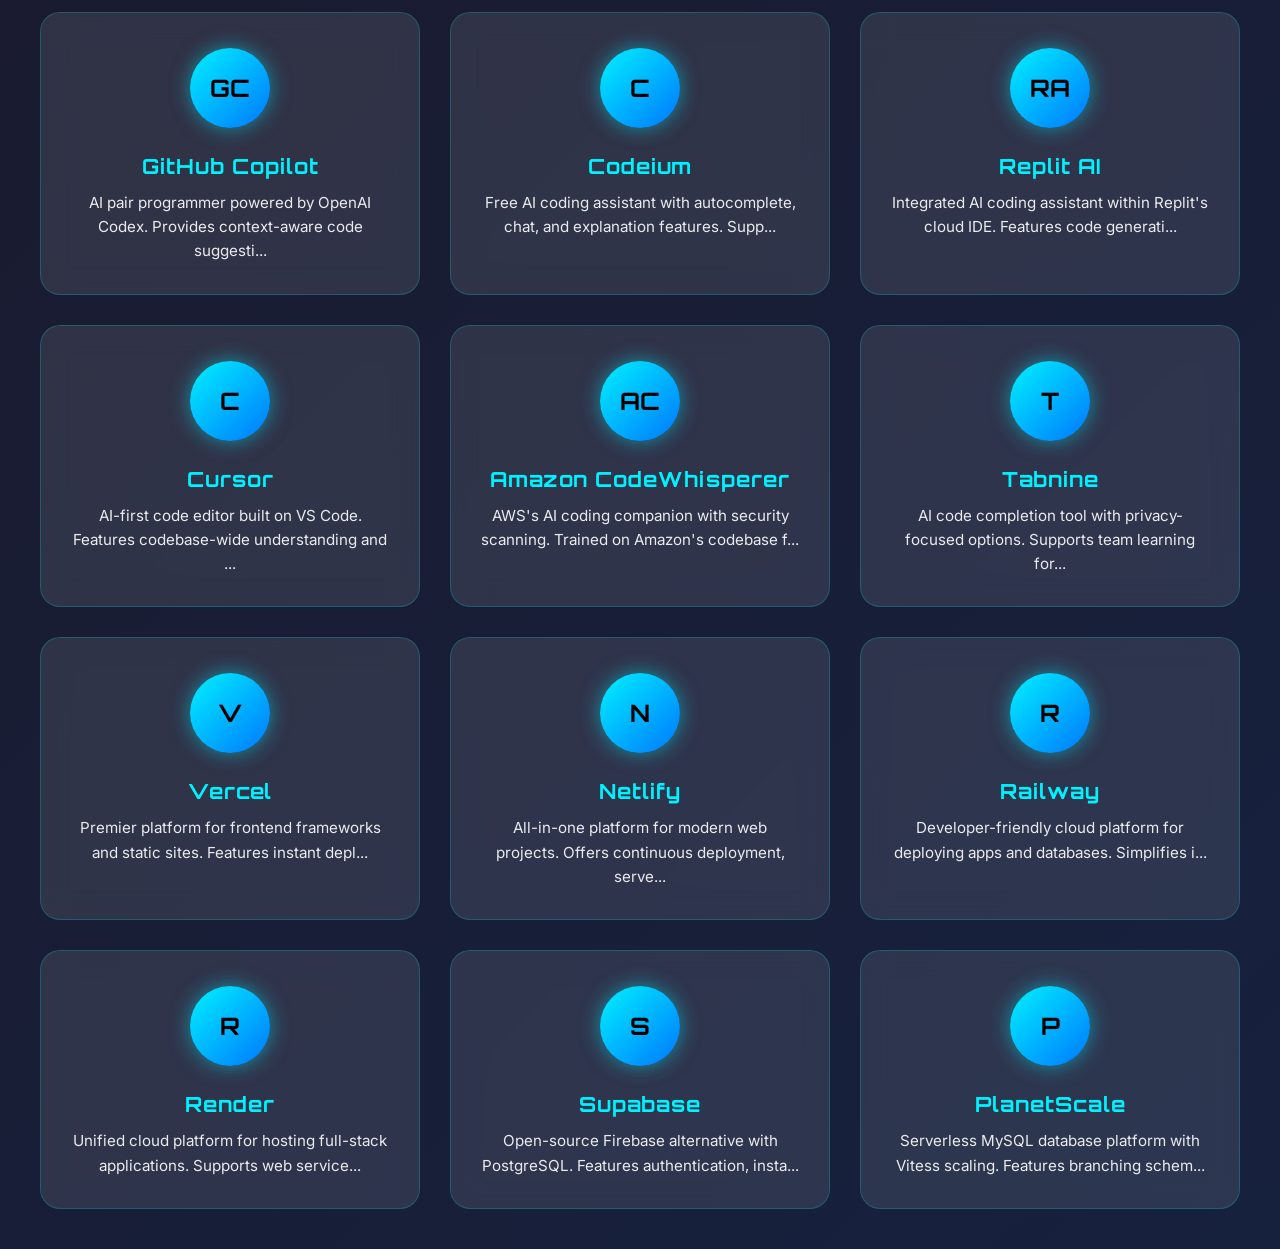
==== commit 5e317eb5: "Update index.html" ====
--- a/index.html
+++ b/index.html
@@ -14,7 +14,7 @@
     <!-- Intro Video Overlay -->
     <div id="introOverlay">
         <video id="introVideo" autoplay muted playsinline>
-            <source src="assets/intro-video.mp4" type="video/mp4">
+            <source src="intro-video.mp4" type="video/mp4">
         </video>
         <button id="skipIntro">Skip</button>
     </div>
@@ -131,4 +131,4 @@
 
     <script src="script.js"></script>
 </body>
-</html>+</html>
--- a/style.css
+++ b/style.css
@@ -64,13 +64,13 @@
 }
 
 body.dark::before {
-    background-image: url('assets/dark-bg.png');
+    background-image: url('dark-bg.png');
     opacity: 0.4;
     filter: brightness(0.8) contrast(1.1);
 }
 
 body.light::before {
-    background-image: url('assets/light-bg.png');
+    background-image: url('light-bg.png');
     opacity: 0.5;
     filter: brightness(1.1) contrast(0.95);
 }
